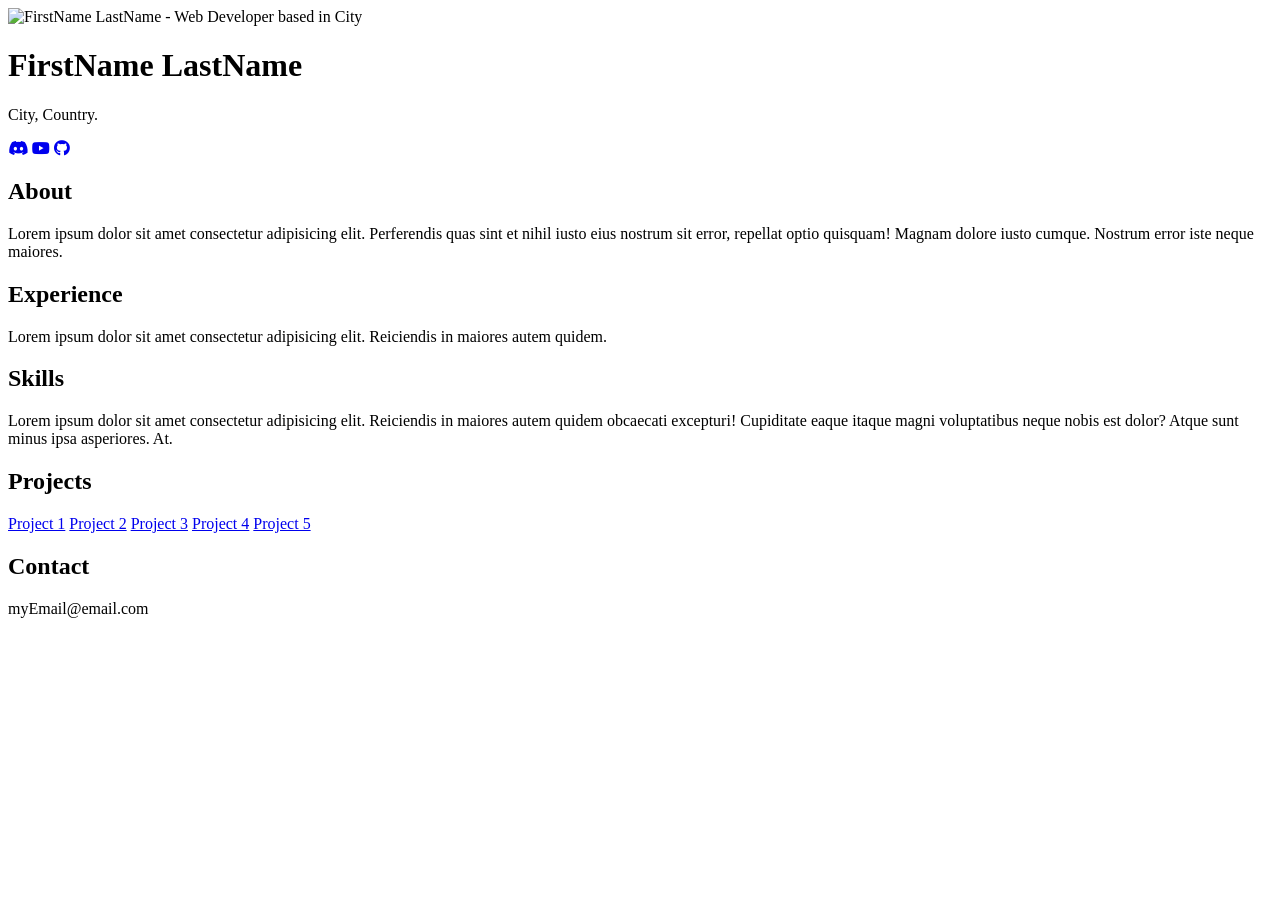
==== index.html @ c4f3167b "Update index.html" ====
<!DOCTYPE html>
<html lang="en">
<head>
    <meta charset="UTF-8">
    <meta name="viewport" content="width=device-width, initial-scale=1.0">
    <meta http-equiv="X-UA-Compatible" content="ie=edge">
    
    <title>FirstName LastName | Web Developer Portfolio</title>
    <meta name="description" content="Professional portfolio of FirstName LastName, a web developer based in City, Country. View my skills, projects, and work experience.">
    <meta name="keywords" content="FirstName LastName, Web Developer, Portfolio, Software Engineering, City Country">
    <meta name="author" content="FirstName LastName">
    
    <meta property="og:title" content="FirstName LastName | Portfolio">
    <meta property="og:description" content="Explore my web development projects and professional experience.">
    <meta property="og:image" content="assets/profile.png">
    <meta property="og:type" content="website">

    <link rel="stylesheet" href="https://use.fontawesome.com/releases/v5.4.1/css/all.css" integrity="sha384-5sAR7xN1Nv6T6+dT2mhtzEpVJvfS3NScPQTrOxhwjIuvcA67KV2R5Jz6kr4abQsz" crossorigin="anonymous">
    <link rel="stylesheet" href="style.css">
</head>
<body>
    <div class="grid-2">
        <header class="section-1">
            <img src="assets/profile.png" alt="FirstName LastName - Web Developer based in City" class="profile-pic">
            
            <h1>FirstName LastName</h1>
            <p>City, Country.</p>
            
            <a href="#" target="_blank" rel="noopener noreferrer" aria-label="Visit my Discord"><i class="fab fa-discord"></i></a>
            <a href="#" target="_blank" rel="noopener noreferrer" aria-label="Visit my YouTube Channel"><i class="fab fa-youtube"></i></a>
            <a href="#" target="_blank" rel="noopener noreferrer" aria-label="View my GitHub Profile"><i class="fab fa-github"></i></a>
        </header>
        
        <main class="section-2">
            <section>
                <h2>About</h2>
                <p>Lorem ipsum dolor sit amet consectetur adipisicing elit. Perferendis quas sint et nihil iusto eius nostrum sit error, repellat optio quisquam! Magnam dolore iusto cumque. Nostrum error iste neque maiores.</p>
            </section>
            
            <section>
                <h2>Experience</h2>
                <p>Lorem ipsum dolor sit amet consectetur adipisicing elit. Reiciendis in maiores autem quidem.</p>
            </section>

            <section>
                <h2>Skills</h2>
                <p>Lorem ipsum dolor sit amet consectetur adipisicing elit. Reiciendis in maiores autem quidem obcaecati excepturi! Cupiditate eaque itaque magni voluptatibus neque nobis est dolor? Atque sunt minus ipsa asperiores. At.</p>
            </section>
            
            <section>
                <h2>Projects</h2>
                <a href="#">Project 1</a>
                <a href="#">Project 2</a>
                <a href="#">Project 3</a>
                <a href="#">Project 4</a>
                <a href="#">Project 5</a>
            </section>
            
            <section>
                <h2>Contact</h2>
                <p>myEmail@email.com</p>
            </section>
        </main>
    </div>
</body>
</html>
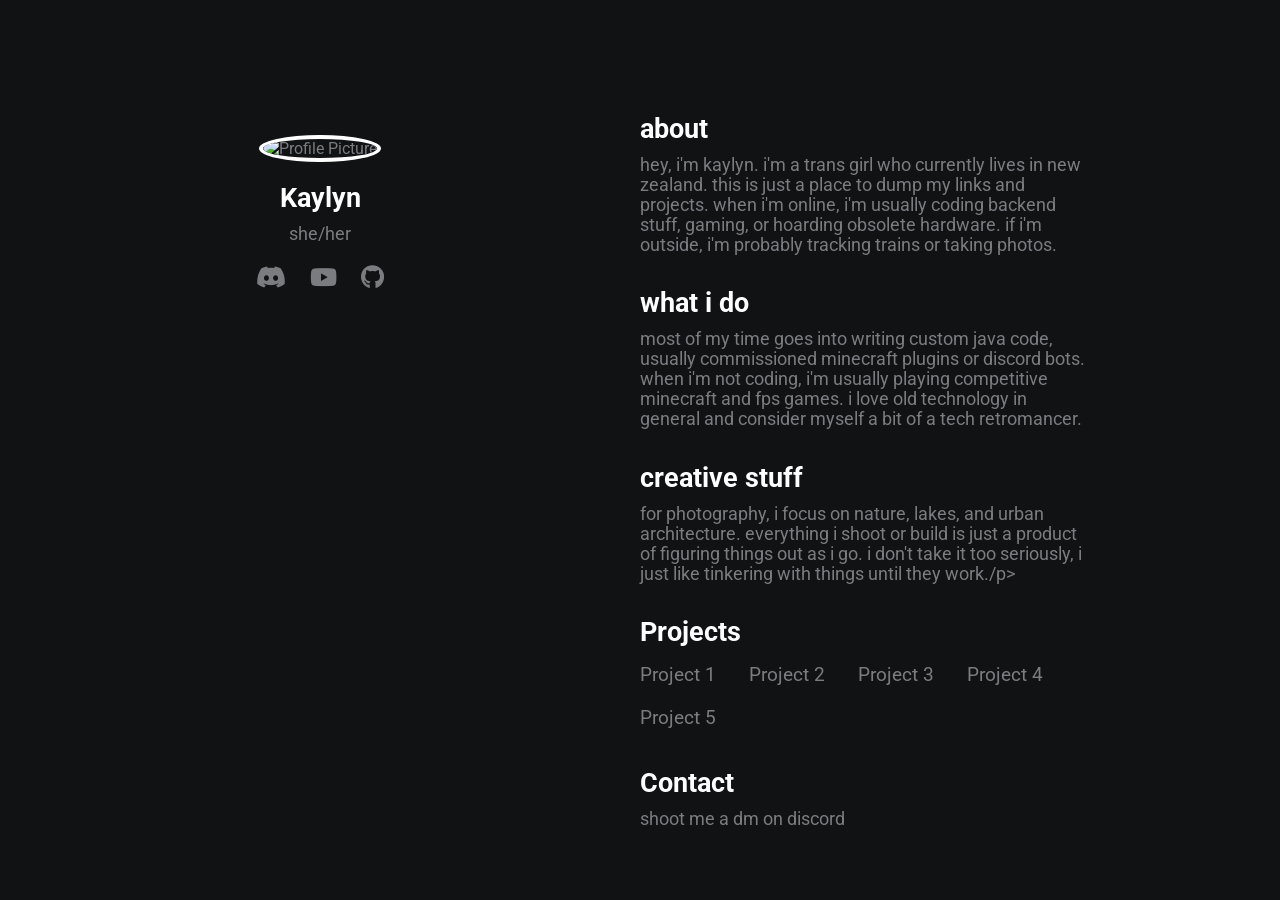
==== commit 1c3d4026: "Update index.html" ====
--- a/index.html
+++ b/index.html
@@ -5,13 +5,13 @@
     <meta name="viewport" content="width=device-width, initial-scale=1.0">
     <meta http-equiv="X-UA-Compatible" content="ie=edge">
     
-    <title>FirstName LastName | Web Developer Portfolio</title>
-    <meta name="description" content="Professional portfolio of FirstName LastName, a web developer based in City, Country. View my skills, projects, and work experience.">
-    <meta name="keywords" content="FirstName LastName, Web Developer, Portfolio, Software Engineering, City Country">
-    <meta name="author" content="FirstName LastName">
+    <title>Kaylyn | Portfolio</title>
+    <meta name="description" content="kaylen's website">
+    <meta name="keywords" content="kaylyn, kaylynxo, portfolio, software engineering, retro tech">
+    <meta name="author" content="Kaylyn">
     
-    <meta property="og:title" content="FirstName LastName | Portfolio">
-    <meta property="og:description" content="Explore my web development projects and professional experience.">
+    <meta property="og:title" content="kaylen's site">
+    <meta property="og:description" content="this is my odd site">
     <meta property="og:image" content="assets/profile.png">
     <meta property="og:type" content="website">
 
@@ -21,30 +21,30 @@
 <body>
     <div class="grid-2">
         <header class="section-1">
-            <img src="assets/profile.png" alt="FirstName LastName - Web Developer based in City" class="profile-pic">
+            <img src="assets/profile.png" alt="Profile Picture" class="profile-pic">
             
-            <h1>FirstName LastName</h1>
-            <p>City, Country.</p>
+            <h1>Kaylyn</h1>
+            <p>she/her</p>
             
-            <a href="#" target="_blank" rel="noopener noreferrer" aria-label="Visit my Discord"><i class="fab fa-discord"></i></a>
-            <a href="#" target="_blank" rel="noopener noreferrer" aria-label="Visit my YouTube Channel"><i class="fab fa-youtube"></i></a>
-            <a href="#" target="_blank" rel="noopener noreferrer" aria-label="View my GitHub Profile"><i class="fab fa-github"></i></a>
+            <a href="https://discord.com/users/1333581841583706175" target="_blank" rel="noopener noreferrer" aria-label="Visit my Discord"><i class="fab fa-discord"></i></a>
+            <a href="https://www.youtube.com/@kaylynxo" target="_blank" rel="noopener noreferrer" aria-label="Visit my YouTube Channel"><i class="fab fa-youtube"></i></a>
+            <a href="https://github.com/kaylynxo" target="_blank" rel="noopener noreferrer" aria-label="View my GitHub Profile"><i class="fab fa-github"></i></a>
         </header>
         
         <main class="section-2">
             <section>
-                <h2>About</h2>
-                <p>Lorem ipsum dolor sit amet consectetur adipisicing elit. Perferendis quas sint et nihil iusto eius nostrum sit error, repellat optio quisquam! Magnam dolore iusto cumque. Nostrum error iste neque maiores.</p>
+                <h2>about</h2>
+                <p>hey, i'm kaylyn. i'm a trans girl who currently lives in new zealand. this is just a place to dump my links and projects. when i'm online, i'm usually coding backend stuff, gaming, or hoarding obsolete hardware. if i'm outside, i'm probably tracking trains or taking photos.</p>
             </section>
             
             <section>
-                <h2>Experience</h2>
-                <p>Lorem ipsum dolor sit amet consectetur adipisicing elit. Reiciendis in maiores autem quidem.</p>
+                <h2>what i do</h2>
+                <p>most of my time goes into writing custom java code, usually commissioned minecraft plugins or discord bots. when i'm not coding, i'm usually playing competitive minecraft and fps games. i love old technology in general and consider myself a bit of a tech retromancer.</p>
             </section>
 
             <section>
-                <h2>Skills</h2>
-                <p>Lorem ipsum dolor sit amet consectetur adipisicing elit. Reiciendis in maiores autem quidem obcaecati excepturi! Cupiditate eaque itaque magni voluptatibus neque nobis est dolor? Atque sunt minus ipsa asperiores. At.</p>
+                <h2>creative stuff</h2>
+                <p>for photography, i focus on nature, lakes, and urban architecture. everything i shoot or build is just a product of figuring things out as i go. i don't take it too seriously, i just like tinkering with things until they work./p>
             </section>
             
             <section>
@@ -58,7 +58,7 @@
             
             <section>
                 <h2>Contact</h2>
-                <p>myEmail@email.com</p>
+                <p>shoot me a dm on discord</p>
             </section>
         </main>
     </div>
--- a/style.css
+++ b/style.css
@@ -0,0 +1,122 @@
+@import url('https://fonts.googleapis.com/css?family=Roboto');
+
+.grid-2 {
+    display: grid;
+    grid-template-columns: repeat(2, 1fr);
+}
+
+body {
+    margin: 0;
+    padding: 0;
+    font-family: 'Roboto', sans-serif;
+    background-color: #101214;
+    color: #7A7C80;
+}
+
+/* Updated <h1> to share the styles of <h2> */
+h1, h2, .white {
+    color: #fff;
+}
+
+a {
+    color: #7A7C80;
+    text-decoration: none;
+    transition: 0.3s;
+}
+
+/* section 1 */
+.section-1 {
+    padding-top: 15vh;
+    text-align: center;
+}
+
+.profile-pic {
+    width: 150px;
+    height: 150px;
+    border-radius: 50%;
+    object-fit: cover;
+    margin-bottom: 20px;
+    border: 4px solid #fff;
+}
+
+.section-1 p {
+    font-size: 1.1rem;
+    padding-bottom: 10px;
+    margin: 0;
+}
+
+/* Adjusted for the new <h1> tag */
+.section-1 h1 {
+    font-size: 1.7rem;
+    margin-bottom: 10px;
+    margin-top: 0;
+}
+
+.section-1 a {
+    font-size: 1.5rem;
+    padding: 10px;
+    display: inline-block;
+}
+
+/* section 2 */
+.section-2 {
+    padding-top: 10vh;
+    width: 70%;
+}
+
+.section-2 h2 {
+    font-size: 1.7rem;
+    margin-bottom: 10px;
+}
+
+.section-2 p {
+    font-size: 1.1rem;
+    padding-bottom: 10px;
+    margin: 0;
+}
+
+.section-2 a {
+    display: inline-block; /* Changed from block to allow transform to work properly */
+    padding: 5px;
+    font-size: 1.2rem;
+    padding-left: 0;
+    margin-bottom: 10px;
+    width: 100px;
+    transition: transform 0.2s ease, color 0.2s ease;
+}
+
+/* animations / utilities */
+
+/* SEO/Performance fix: 
+  Changing font-size on hover causes Cumulative Layout Shift (CLS), lowering your Lighthouse score. 
+  Using transform: scale or translateX avoids triggering layout recalculations.
+*/
+.section-2 a:hover, 
+.section-2 a:focus {
+    color: #fff;
+    transform: translateX(5px);
+    cursor: pointer;
+}
+
+.section-1 a:hover,
+.section-1 a:focus {
+    color: #fff;
+    transform: scale(1.1);
+    cursor: pointer;
+}
+
+/* media queries */
+@media(max-width: 780px) {
+    .grid-2 {
+        grid-template-columns: 1fr;
+    }
+    .section-1 {
+        padding: 0;
+        padding-top: 5rem;
+    }
+    .section-2 {
+        padding: 0;
+        padding-left: 1.5rem;
+        padding-top: 2rem;
+    }
+}
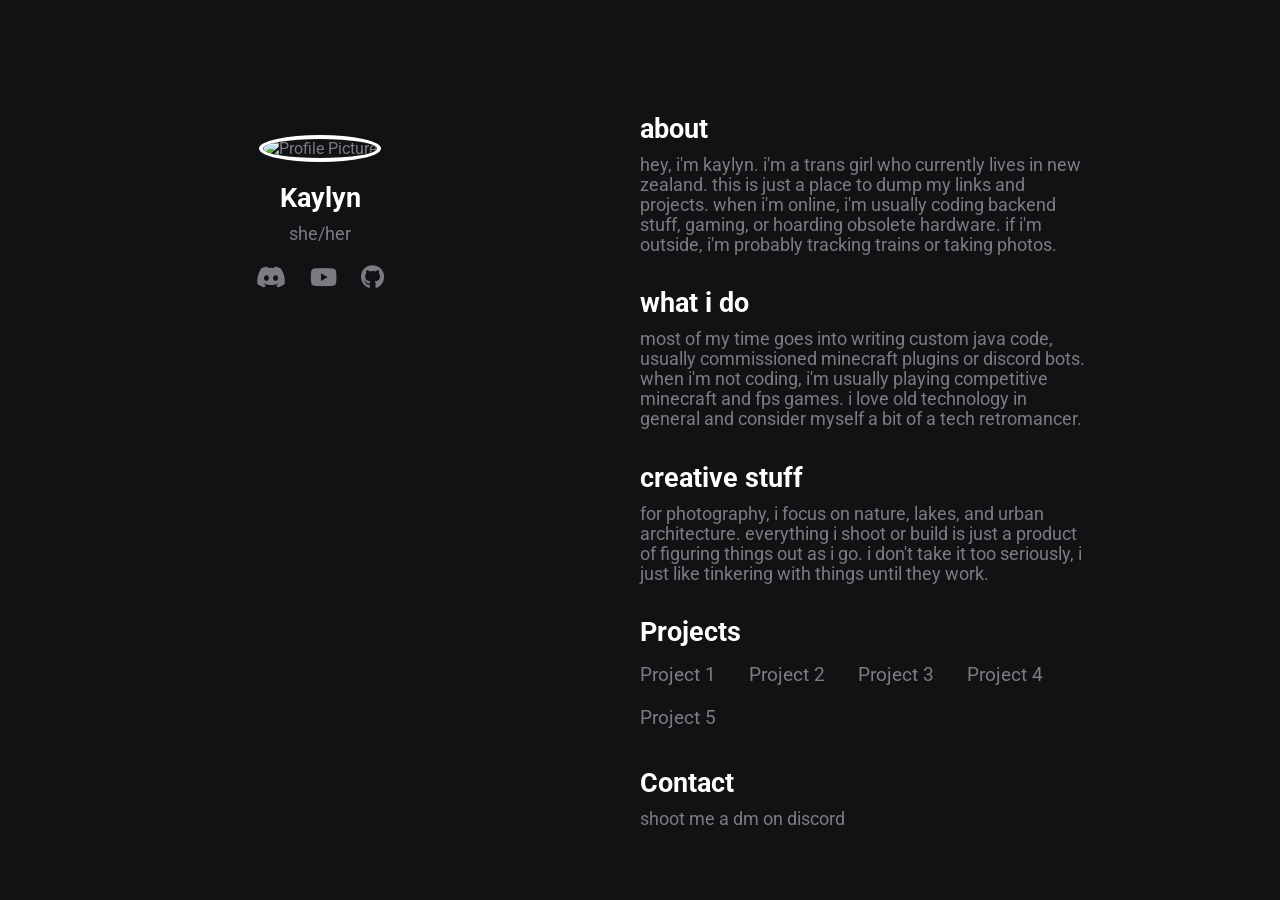
==== commit aabcfebc: "Update index.html" ====
--- a/index.html
+++ b/index.html
@@ -44,7 +44,7 @@
 
             <section>
                 <h2>creative stuff</h2>
-                <p>for photography, i focus on nature, lakes, and urban architecture. everything i shoot or build is just a product of figuring things out as i go. i don't take it too seriously, i just like tinkering with things until they work./p>
+                <p>for photography, i focus on nature, lakes, and urban architecture. everything i shoot or build is just a product of figuring things out as i go. i don't take it too seriously, i just like tinkering with things until they work.</p>
             </section>
             
             <section>
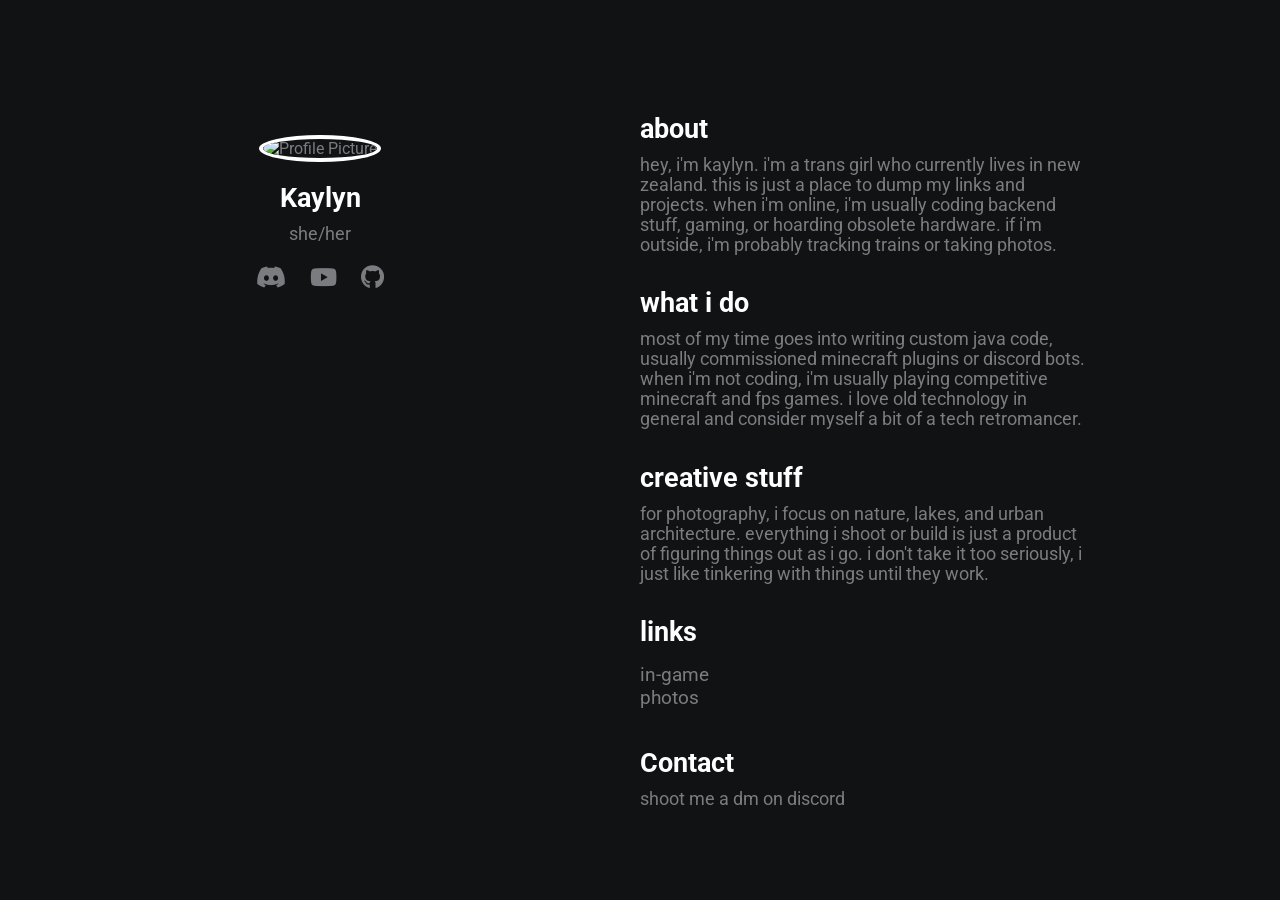
==== commit 4c96499e: "Update index.html" ====
--- a/index.html
+++ b/index.html
@@ -5,8 +5,8 @@
     <meta name="viewport" content="width=device-width, initial-scale=1.0">
     <meta http-equiv="X-UA-Compatible" content="ie=edge">
     
-    <title>Kaylyn | Portfolio</title>
-    <meta name="description" content="kaylen's website">
+    <title>Kaylyn | Website</title>
+    <meta name="description" content="kaylyn's website">
     <meta name="keywords" content="kaylyn, kaylynxo, portfolio, software engineering, retro tech">
     <meta name="author" content="Kaylyn">
     
@@ -47,14 +47,10 @@
                 <p>for photography, i focus on nature, lakes, and urban architecture. everything i shoot or build is just a product of figuring things out as i go. i don't take it too seriously, i just like tinkering with things until they work.</p>
             </section>
             
-            <section>
-                <h2>Projects</h2>
-                <a href="#">Project 1</a>
-                <a href="#">Project 2</a>
-                <a href="#">Project 3</a>
-                <a href="#">Project 4</a>
-                <a href="#">Project 5</a>
-            </section>
+        <section>
+    <h2 class="inline-element">links</h2>
+    <a href="gallery.html">in-game photos</a>
+</section>
             
             <section>
                 <h2>Contact</h2>
